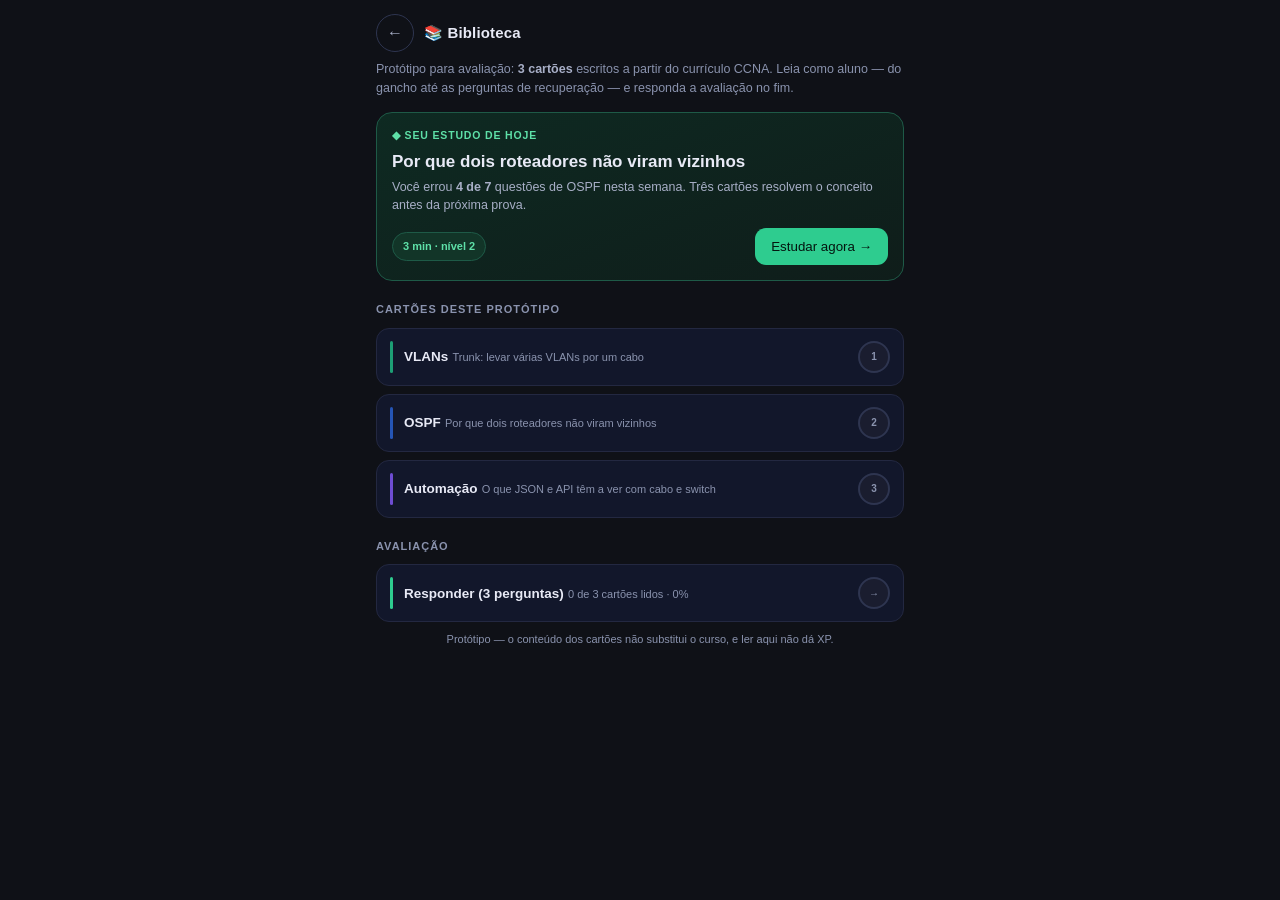
==== docs/biblioteca-demo.html @ bcd56892 "docs: demo navegavel da Biblioteca para avaliacao da turma (3 cartoes, respostas reveláveis, formula" ====
<!DOCTYPE html>
<html lang="pt-BR">
<head>
<meta charset="utf-8">
<meta name="viewport" content="width=device-width, initial-scale=1, viewport-fit=cover">
<title>SubnetLab — Biblioteca (protótipo para avaliação)</title>
<meta name="theme-color" content="#0F1117">
<style>
  :root{
    --bg:#0F1117; --bg2:#12172B; --bg3:#1A1D2F; --border:#232841; --border2:#2E3550;
    --text:#E8EAF6; --text2:#A8AFC7; --text3:#8A93AE;
    --green:#2ECC8F; --green-text:#5EE0A8; --green-bg:#0E2A22; --green-line:#1E5A47;
    --blue-text:#7AB8F5; --blue-bg:#12203A; --blue-line:#24406B;
    --yellow:#F5C842; --mono:ui-monospace,"SF Mono","Cascadia Code",Consolas,monospace;
    --radius:13px;
  }
  *{box-sizing:border-box;margin:0;padding:0;-webkit-tap-highlight-color:transparent}
  body{background:var(--bg);color:var(--text);font:15px/1.5 -apple-system,"Segoe UI",Roboto,sans-serif;min-height:100vh}
  .wrap{max-width:560px;margin:0 auto;padding:0 16px calc(28px + env(safe-area-inset-bottom))}
  .topbar{display:flex;align-items:center;gap:10px;padding:14px 0 6px;position:sticky;top:0;background:var(--bg);z-index:5}
  .topbar h1{font-size:15px;font-weight:800;letter-spacing:.01em}
  .back{width:38px;height:38px;border-radius:50%;border:1px solid var(--border2);background:transparent;color:var(--text2);
        display:grid;place-items:center;font-size:16px;cursor:pointer}
  .back:focus-visible,.btn:focus-visible,.reveal:focus-visible,.opt-row:focus-visible{outline:2px solid #3B82F6;outline-offset:2px}
  .prog{margin-left:auto;font-size:11px;color:var(--text3);font-variant-numeric:tabular-nums}
  .lead{font-size:12.5px;color:var(--text3);line-height:1.5;margin:2px 0 14px}
  .lead b{color:var(--text2)}

  /* recomendação */
  .reco{border:1px solid var(--green-line);background:linear-gradient(160deg,#0E2A22,#0F1D1A);border-radius:16px;padding:15px}
  .kicker{display:flex;align-items:center;gap:7px;font-size:10.5px;font-weight:800;letter-spacing:.08em;
          text-transform:uppercase;color:var(--green-text)}
  .reco h2{font-size:17px;font-weight:700;margin:8px 0 5px;line-height:1.25}
  .reco p{font-size:12.5px;color:var(--text2);line-height:1.5}
  .row{display:flex;align-items:center;justify-content:space-between;gap:10px;margin-top:13px}
  .pill{font-size:11px;font-weight:700;padding:5px 10px;border-radius:20px;background:#123528;color:var(--green-text);
        border:.5px solid var(--green-line)}
  .cta{background:var(--green);color:#04150F;font:800 13px/1 inherit;padding:11px 16px;border:none;border-radius:11px;cursor:pointer}

  .sec{font-size:11px;font-weight:800;letter-spacing:.09em;text-transform:uppercase;color:var(--text3);margin:20px 0 10px}
  .list{display:flex;flex-direction:column;gap:8px}
  .tcard{display:flex;align-items:center;gap:11px;width:100%;text-align:left;background:var(--bg2);
         border:1px solid var(--border);border-radius:var(--radius);padding:12px 13px;color:inherit;font:inherit;cursor:pointer}
  .tcard:hover{border-color:var(--border2)}
  .bar{width:3px;height:32px;border-radius:3px;flex:0 0 auto}
  .info{flex:1;min-width:0}
  .nm{font-size:13.5px;font-weight:700}
  .meta{font-size:11px;color:var(--text3);margin-top:2px}
  .ring{width:32px;height:32px;border-radius:50%;display:grid;place-items:center;font-size:10px;font-weight:800;flex:0 0 auto}

  /* cartão */
  .tag{display:inline-flex;align-items:center;font-size:11px;font-weight:700;letter-spacing:.05em;text-transform:uppercase;
       padding:4px 10px;border-radius:20px;background:#2C1A1422;border:.5px solid #D85A3066;border-left:3px solid #D85A30}
  .ctitle{font-size:23px;font-weight:800;line-height:1.22;margin:12px 0 10px;letter-spacing:-.01em}
  .hook{font-size:14px;line-height:1.5;color:var(--green-text);border-left:2px solid var(--green-line);padding-left:12px;margin-bottom:18px}
  .blk{margin-bottom:16px}
  .lbl{font-size:10.5px;font-weight:800;letter-spacing:.09em;text-transform:uppercase;color:var(--text3);margin-bottom:6px}
  .blk p{font-size:14px;line-height:1.6;color:var(--text2)}
  .blk p b{color:var(--text)}
  .bullets{list-style:none;display:flex;flex-direction:column;gap:8px}
  .bullets li{font-size:13.5px;line-height:1.5;color:var(--text2);padding-left:17px;position:relative}
  .bullets li:before{content:"";position:absolute;left:0;top:8px;width:5px;height:5px;border-radius:50%;background:var(--yellow)}
  .bullets li b{color:var(--text)}
  .cmd{background:#0B0F18;border:1px solid var(--border);border-radius:11px;padding:12px 14px;font-family:var(--mono);
       font-size:12.5px;line-height:1.7;color:#9FE8C4;overflow-x:auto;white-space:pre}
  .cmd .cm{color:#5C6B8A}

  /* recuperação */
  .quiz{background:var(--bg2);border:1px solid var(--border);border-radius:var(--radius);padding:13px 14px;margin-bottom:8px}
  .q{font-size:13.5px;line-height:1.5}
  .q b{color:var(--green-text);font-weight:700;margin-right:4px}
  .reveal{margin-top:9px;font:700 11.5px/1 inherit;color:var(--blue-text);background:var(--blue-bg);
          border:.5px solid var(--blue-line);padding:7px 11px;border-radius:9px;cursor:pointer}
  .a{margin-top:10px;padding-top:9px;border-top:1px dashed var(--border2);font-size:13px;line-height:1.55;color:var(--green-text)}
  .a[hidden]{display:none}

  .footer{display:flex;gap:8px;margin-top:18px}
  .ghost{flex:1;text-align:center;font:700 13px/1 inherit;padding:13px;border-radius:11px;border:1px solid var(--border2);
         background:transparent;color:var(--text2);cursor:pointer}
  .solid{flex:1.3;text-align:center;font:800 13px/1 inherit;padding:13px;border-radius:11px;background:var(--green);
         color:#04150F;border:none;cursor:pointer}
  .note{font-size:11px;line-height:1.45;color:var(--text3);text-align:center;margin-top:10px}

  /* avaliação */
  .field{margin-bottom:14px}
  .field label{display:block;font-size:12.5px;font-weight:700;margin-bottom:6px}
  .opts{display:flex;gap:6px;flex-wrap:wrap}
  .opt-row{flex:1;min-width:88px;padding:10px 8px;border-radius:10px;border:1px solid var(--border2);background:var(--bg2);
           color:var(--text2);font:700 12px/1.2 inherit;cursor:pointer;text-align:center}
  .opt-row[aria-pressed="true"]{background:var(--green-bg);border-color:var(--green-line);color:var(--green-text)}
  textarea{width:100%;min-height:78px;background:var(--bg2);border:1px solid var(--border2);border-radius:10px;
           color:var(--text);font:inherit;font-size:13px;padding:10px;resize:vertical}
  .out{margin-top:14px;background:#0B0F18;border:1px solid var(--border);border-radius:11px;padding:12px;
       font-family:var(--mono);font-size:12px;line-height:1.6;color:#9FE8C4;white-space:pre-wrap}
  .done{font-size:13px;color:var(--text2);line-height:1.6}
  .done b{color:var(--green-text)}
</style>
</head>
<body>
<div class="wrap">
  <div class="topbar">
    <button class="back" id="backBtn" aria-label="Voltar" hidden>←</button>
    <h1 id="title">📚 Biblioteca</h1>
    <span class="prog" id="prog"></span>
  </div>
  <div id="view"></div>
</div>

<script>
'use strict';

/* ────────────────────────────────────────────────────────────────────────────
   Protótipo de avaliação. Nada aqui é conteúdo copiado do curso: os cartões
   foram escritos a partir do currículo CCNA e das 320 questões do simulador.
   Estado em memória + localStorage (só para lembrar o que o colega já leu).
   ──────────────────────────────────────────────────────────────────────────── */

const CARDS = [
  {
    id: 'vlans-trunk', topico: 'VLANs', cor: '#1D9E75', min: 2,
    titulo: 'Trunk: levar várias VLANs por um cabo',
    gancho: 'Sem trunk, cada VLAN precisaria de um cabo até o roteador — um prédio com 12 setores viraria 12 cabos.',
    ideia: 'Um link trunk carrega quadros de várias VLANs ao mesmo tempo e marca cada um com a VLAN de origem. A marcação é o <b>tag 802.1Q</b>, inserido dentro do quadro. Porta de acesso não marca nada: ela já pertence a uma VLAN só. Quem decide se a porta é acesso ou trunk é a configuração, não o cabo.',
    analogia: 'Porta de acesso é carta entregue na mão, um destino só. Trunk é o caminhão da transportadora: várias caixas de destinos diferentes no mesmo veículo, cada uma com etiqueta.',
    prova: [
      '<b>Native VLAN viaja sem tag.</b> Se os dois lados discordam dela, o tráfego cai na VLAN errada e aparece <i>native VLAN mismatch</i> — pegadinha clássica.',
      'Trunk não cria VLAN: a VLAN precisa existir nos dois switches.',
      'Por padrão o trunk permite todas as VLANs; restringir é <b>allowed vlan</b>.'
    ],
    cmd: '<span class="cm">interface Gi0/1</span>\n switchport mode trunk\n switchport trunk native vlan 99\n switchport trunk allowed vlan 10,20,99',
    quiz: [
      { q: 'Por que a native VLAN viaja sem tag — e o que quebra se os dois lados discordarem?',
        a: 'Ela é a VLAN "de casa" do link: o padrão histórico é não marcar. Se os números divergem, o quadro sem tag é lido como outra VLAN — o tráfego vaza para o lugar errado e o switch avisa <i>native VLAN mismatch</i>.' },
      { q: 'O que muda no quadro ao atravessar um trunk, e onde exatamente esse campo entra?',
        a: 'O quadro ganha o tag de 4 bytes do 802.1Q, inserido logo depois do MAC de origem: o campo EtherType passa a 0x8100 e o EtherType original vem depois do tag. O quadro cresce de 1518 para 1522 bytes e o FCS é recalculado.' },
      { q: 'O trunk está de pé, mas a VLAN 30 não passa. Duas causas possíveis?',
        a: '1) a VLAN 30 não existe no switch (banco de VLANs / VTP); 2) a lista permitida do trunk não inclui a 30 — ou inclui em um lado só. Vale conferir também poda (pruning) e se a porta do outro lado está em access.' }
    ]
  },
  {
    id: 'ospf-adjacencia', topico: 'OSPF', cor: '#2555B6', min: 3,
    titulo: 'Por que dois roteadores não viram vizinhos',
    gancho: 'A maioria dos problemas de OSPF não é rota errada — é vizinhança que nunca subiu.',
    ideia: 'Dois roteadores só formam adjacência se concordarem em quase tudo: mesma <b>área</b>, mesma <b>sub-rede e máscara</b>, mesmos <b>timers</b> (hello 10 s / dead 40 s em Ethernet), mesma <b>autenticação</b> e mesma <b>MTU</b>. Divergiu um item, a sessão fica presa — e o estado travado entrega o motivo. Em rede broadcast ainda existem <b>DR e BDR</b>, eleitos pela maior prioridade e, no empate, pelo maior Router ID. Não há reeleição: um DR novo só aparece se o atual cair.',
    analogia: 'É uma reunião que só começa com todo mundo de acordo sobre horário, idioma e pauta. Se um chega falando outra língua, a reunião não começa — e ninguém entra na sala.',
    prova: [
      'Dois roteadores que não são DR nem BDR ficam em <b>2WAY</b> — e isso é normal, não é falha.',
      'Preso em <b>EXSTART/EXCHANGE</b>? Quase sempre <b>MTU diferente</b> entre as interfaces.',
      'Hello de um lado 10 s e do outro 30 s: nunca sai do INIT/DOWN.'
    ],
    cmd: '<span class="cm">show ip ospf neighbor</span>\n<span class="cm">show ip ospf interface Gi0/1</span>\nRouter ID: 2.2.2.2   Area 0\nHello 10, Dead 40, MTU 1500',
    quiz: [
      { q: 'Liste quatro coisas que precisam bater para a adjacência subir.',
        a: 'Área, sub-rede/máscara da interface, timers (hello/dead) e autenticação. A quinta, que muita gente esquece: MTU — diferente, a sessão para em EXSTART.' },
      { q: 'A sessão está em EXSTART há minutos. Qual é a primeira suspeita?',
        a: 'MTU diferente entre as duas interfaces. O roteador com MTU menor descarta o DBD maior e a troca nunca avança — confirme com "show ip ospf interface" e "show interface".' },
      { q: 'Por que dois roteadores que não são DR nem BDR não passam de 2WAY?',
        a: 'Em rede broadcast só DR e BDR formam adjacência plena com todo mundo. Dois DROTHERs só trocam hellos: é o estado 2WAY, que significa "nos vimos", não "somos vizinhos".' }
    ]
  },
  {
    id: 'auto-api-json', topico: 'Automação', cor: '#6E4DD3', min: 3,
    titulo: 'O que JSON e API têm a ver com cabo e switch',
    gancho: 'Configurar 50 switches à mão é 50 chances de errar a mesma linha — automação existe para isso.',
    ideia: 'Em vez de digitar comando em cada equipamento, um <b>controlador</b> conversa com todos eles. A conversa tem duas direções: <b>northbound</b> é a API que o seu programa usa para pedir ("aplicar esta política"), <b>southbound</b> é como o controlador fala com o equipamento (CLI, SNMP, NETCONF). Os dados viajam em <b>JSON</b> (chaves aninhadas) ou <b>YAML</b> (indentação, mais legível). API <b>REST</b> usa os verbos HTTP: GET lê, POST cria, PUT/PATCH atualiza, DELETE remove.',
    analogia: 'O controlador é o gerente que recebe o pedido em português (northbound) e distribui a tarefa para cada funcionário no idioma que ele entende (southbound). Você fala uma vez; ele repete 50 vezes sem errar.',
    prova: [
      '<b>Northbound = aplicações; southbound = dispositivos.</b> Trocar os dois é o erro mais comum.',
      '<b>Ansible é sem agente</b> (SSH + playbook YAML); <b>Puppet e Chef usam agente</b>.',
      'JSON exige chaves e aspas; YAML vive de <b>indentação</b> — um espaço errado quebra o arquivo.'
    ],
    cmd: '{\n  "interface": "Gi0/1",\n  "description": "UPLINK",\n  "enabled": true\n}\n\ninterface: Gi0/1\ndescription: UPLINK\nenabled: true',
    quiz: [
      { q: 'Qual API o seu script chama, e qual o controlador usa para falar com o switch?',
        a: 'O script chama a API northbound (REST, normalmente JSON). O controlador fala com o equipamento pela southbound (NETCONF, SNMP ou CLI).' },
      { q: 'Qual verbo HTTP você usaria para corrigir um campo já existente?',
        a: 'PATCH, quando quer mudar só aquele campo. PUT troca o recurso inteiro — funciona, mas exige mandar tudo de novo. GET lê, POST cria, DELETE remove.' },
      { q: 'Por que "Ansible precisa instalar agente no switch" é falso?',
        a: 'Ansible é agente-less: conecta por SSH (ou WinRM) e executa módulos temporários. Puppet e Chef é que rodam agente no equipamento.' }
    ]
  }
];

const KEY_READ = 'bib_demo_lidos';
const KEY_AVAL = 'bib_demo_avaliacao';

const lidos = () => { try { return JSON.parse(localStorage.getItem(KEY_READ) || '[]'); } catch { return []; } };
const marcarLido = id => { const s = new Set(lidos()); s.add(id); localStorage.setItem(KEY_READ, JSON.stringify([...s])); };

let screen = 'lib';   // lib | card | aval
let atual = 0;

const $ = sel => document.querySelector(sel);
const view = $('#view'), title = $('#title'), prog = $('#prog'), back = $('#backBtn');

/* ── TELA: BIBLIOTECA ─────────────────────────────────────────────────────── */
function renderLib() {
  screen = 'lib';
  title.textContent = '📚 Biblioteca';
  prog.textContent = '';
  back.hidden = true;

  const l = lidos();
  const pct = Math.round(l.length / CARDS.length * 100);

  view.innerHTML = `
    <p class="lead">Protótipo para avaliação: <b>3 cartões</b> escritos a partir do currículo CCNA.
       Leia como aluno — do gancho até as perguntas de recuperação — e responda a avaliação no fim.</p>

    <div class="reco">
      <div class="kicker">◆ Seu estudo de hoje</div>
      <h2>${CARDS[1].titulo}</h2>
      <p>Você errou <b>4 de 7</b> questões de OSPF nesta semana. Três cartões resolvem o conceito antes da próxima prova.</p>
      <div class="row">
        <span class="pill">${CARDS[1].min} min · nível 2</span>
        <button class="cta" id="estudar">Estudar agora →</button>
      </div>
    </div>

    <div class="sec">Cartões deste protótipo</div>
    <div class="list" id="lista">
      ${CARDS.map((c, i) => `
        <button class="tcard" data-i="${i}">
          <span class="bar" style="background:${c.cor}"></span>
          <span class="info">
            <span class="nm">${c.topico}</span>
            <span class="meta">${c.titulo}</span>
          </span>
          <span class="ring" style="background:${l.includes(c.id) ? 'var(--green-bg)' : 'var(--bg3)'};
                color:${l.includes(c.id) ? 'var(--green-text)' : 'var(--text3)'};
                border:2px solid ${l.includes(c.id) ? 'var(--green-line)' : 'var(--border2)'}">
            ${l.includes(c.id) ? '✓' : (i + 1)}
          </span>
        </button>`).join('')}
    </div>

    <div class="sec">Avaliação</div>
    <div class="list">
      <button class="tcard" id="irAval">
        <span class="bar" style="background:var(--green)"></span>
        <span class="info"><span class="nm">Responder (3 perguntas)</span>
        <span class="meta">${l.length} de ${CARDS.length} cartões lidos · ${pct}%</span></span>
        <span class="ring" style="background:var(--bg3);color:var(--text3);border:2px solid var(--border2)">→</span>
      </button>
    </div>
    <p class="note">Protótipo — o conteúdo dos cartões não substitui o curso, e ler aqui não dá XP.</p>`;

  view.querySelectorAll('.tcard[data-i]').forEach(b =>
    b.addEventListener('click', () => abrirCard(Number(b.dataset.i))));
  $('#estudar').addEventListener('click', () => abrirCard(1));
  $('#irAval').addEventListener('click', renderAval);
}

/* ── TELA: CARTÃO ─────────────────────────────────────────────────────────── */
function abrirCard(i) {
  atual = i;
  renderCard();
  window.scrollTo({ top: 0, behavior: 'instant' });
}

function renderCard() {
  screen = 'card';
  const c = CARDS[atual];
  title.textContent = 'Cartão · ' + c.topico;
  prog.textContent = `${atual + 1} de ${CARDS.length}`;
  back.hidden = false;

  view.innerHTML = `
    <span class="tag" style="border-left-color:${c.cor};border-color:${c.cor}66">${c.topico}</span>
    <h2 class="ctitle">${c.titulo}</h2>
    <div class="hook">${c.gancho}</div>

    <div class="blk"><div class="lbl">A ideia central</div><p>${c.ideia}</p></div>
    <div class="blk"><div class="lbl">A analogia</div><p>${c.analogia}</p></div>
    <div class="blk"><div class="lbl">Onde a prova cobra</div>
      <ul class="bullets">${c.prova.map(p => `<li>${p}</li>`).join('')}</ul>
    </div>
    <div class="blk"><div class="lbl">No equipamento / nos dados</div>
      <div class="cmd">${c.cmd}</div>
    </div>

    <div class="sec">Fixou? Responda de cabeça</div>
    ${c.quiz.map((q, k) => `
      <div class="quiz">
        <div class="q"><b>${k + 1}.</b>${q.q}</div>
        <button class="reveal" data-k="${k}" aria-expanded="false" aria-controls="a${k}">ver resposta</button>
        <div class="a" id="a${k}" hidden>${q.a}</div>
      </div>`).join('')}

    <div class="footer">
      <button class="ghost" id="voltar">← Biblioteca</button>
      <button class="solid" id="proximo">${atual + 1 < CARDS.length ? 'Li este cartão ✓ · próximo' : 'Li este cartão ✓ · avaliar'}</button>
    </div>
    <p class="note">Ler não dá XP — leitura não é desempenho. O selo de Biblioteca é separado do ranking.</p>`;

  view.querySelectorAll('.reveal').forEach(b => b.addEventListener('click', () => {
    const alvo = $('#a' + b.dataset.k);
    const aberto = !alvo.hidden;
    alvo.hidden = aberto;
    b.setAttribute('aria-expanded', String(!aberto));
    b.textContent = aberto ? 'ver resposta' : 'esconder resposta';
  }));

  $('#voltar').addEventListener('click', renderLib);
  $('#proximo').addEventListener('click', () => {
    marcarLido(c.id);
    if (atual + 1 < CARDS.length) abrirCard(atual + 1); else renderAval();
  });
}

/* ── TELA: AVALIAÇÃO ──────────────────────────────────────────────────────── */
const PERGUNTAS = [
  { id: 'tempo',    t: 'Deu para ler cada cartão em até 90 segundos?', opts: ['Sim, tranquilo', 'Quase', 'Não, é longo'] },
  { id: 'recall',   t: 'Respondeu as 3 perguntas de recuperação sem voltar ao texto?', opts: ['Sim', 'Em parte', 'Não'] },
  { id: 'tom',      t: 'O texto parece explicação de alguém, ou material de curso?', opts: ['De alguém', 'Meio a meio', 'De curso'] },
  { id: 'util',     t: 'Isso te ajudaria a estudar antes da prova?', opts: ['Muito', 'Um pouco', 'Não'] },
  { id: 'prefere',  t: 'Preferiria isto a reler o material do curso?', opts: ['Sim', 'Tanto faz', 'Não'] }
];

function renderAval() {
  screen = 'aval';
  title.textContent = 'Avaliação';
  prog.textContent = '';
  back.hidden = false;

  const salvo = (() => { try { return JSON.parse(localStorage.getItem(KEY_AVAL) || '{}'); } catch { return {}; } })();

  view.innerHTML = `
    <p class="lead">Cinco perguntas rápidas. No fim, você copia o resumo e manda para o Caique.</p>
    ${PERGUNTAS.map(p => `
      <div class="field" data-id="${p.id}">
        <label>${p.t}</label>
        <div class="opts">
          ${p.opts.map(o => `<button class="opt-row" data-id="${p.id}" data-v="${o}"
            aria-pressed="${salvo[p.id] === o}">${o}</button>`).join('')}
        </div>
      </div>`).join('')}

    <div class="field">
      <label for="obs">Comentário (opcional)</label>
      <textarea id="obs" placeholder="O que ficou confuso? O que faltou?">${salvo.obs || ''}</textarea>
    </div>

    <div class="footer">
      <button class="ghost" id="voltarLib">← Biblioteca</button>
      <button class="solid" id="gerar">Gerar resumo</button>
    </div>
    <div id="saida"></div>`;

  let respostas = {};
  PERGUNTAS.forEach(p => { if (salvo[p.id]) respostas[p.id] = salvo[p.id]; });

  view.querySelectorAll('.opt-row').forEach(b => b.addEventListener('click', () => {
    const grupo = b.closest('.field');
    grupo.querySelectorAll('.opt-row').forEach(x => x.setAttribute('aria-pressed', 'false'));
    b.setAttribute('aria-pressed', 'true');
    respostas[b.dataset.id] = b.dataset.v;
  }));

  $('#voltarLib').addEventListener('click', renderLib);
  $('#gerar').addEventListener('click', () => {
    const obs = $('#obs').value.trim();
    localStorage.setItem(KEY_AVAL, JSON.stringify({ ...respostas, obs }));

    const faltando = PERGUNTAS.filter(p => !respostas[p.id]);
    if (faltando.length) {
      $('#saida').innerHTML = `<div class="out">Faltam ${faltando.length} pergunta(s) para responder.</div>`;
      return;
    }

    const linhas = PERGUNTAS.map(p => `• ${p.t}\n  → ${respostas[p.id]}`).join('\n');
    const txt = `Avaliação — Biblioteca SubnetLab (protótipo)\n`
      + `Cartões lidos: ${lidos().length}/${CARDS.length}\n\n${linhas}`
      + (obs ? `\n\nComentário: ${obs}` : '');

    $('#saida').innerHTML = `
      <div class="out" id="txtResumo">${txt.replace(/</g, '&lt;')}</div>
      <div class="footer">
        <button class="ghost" id="copiar">Copiar resumo</button>
        <button class="solid" id="zap">Enviar no WhatsApp</button>
      </div>
      <p class="note" id="aviso"></p>`;

    const aviso = $('#aviso');
    $('#copiar').addEventListener('click', async () => {
      try { await navigator.clipboard.writeText(txt); aviso.textContent = 'Resumo copiado — cole no chat do Caique.'; }
      catch { aviso.textContent = 'Não deu para copiar automaticamente: selecione o texto acima.'; }
    });
    $('#zap').addEventListener('click', () => {
      window.open('https://wa.me/?text=' + encodeURIComponent(txt), '_blank');
    });
  });
}

/* ── navegação ────────────────────────────────────────────────────────────── */
back.addEventListener('click', () => (screen === 'card' ? renderLib() : renderLib()));

/* Hash simples para o colega poder mandar o link direto de um cartão */
function rota() {
  const h = location.hash.replace('#', '');
  const i = CARDS.findIndex(c => c.id === h);
  if (i >= 0) abrirCard(i); else renderLib();
}
window.addEventListener('hashchange', rota);
rota();
</script>
</body>
</html>
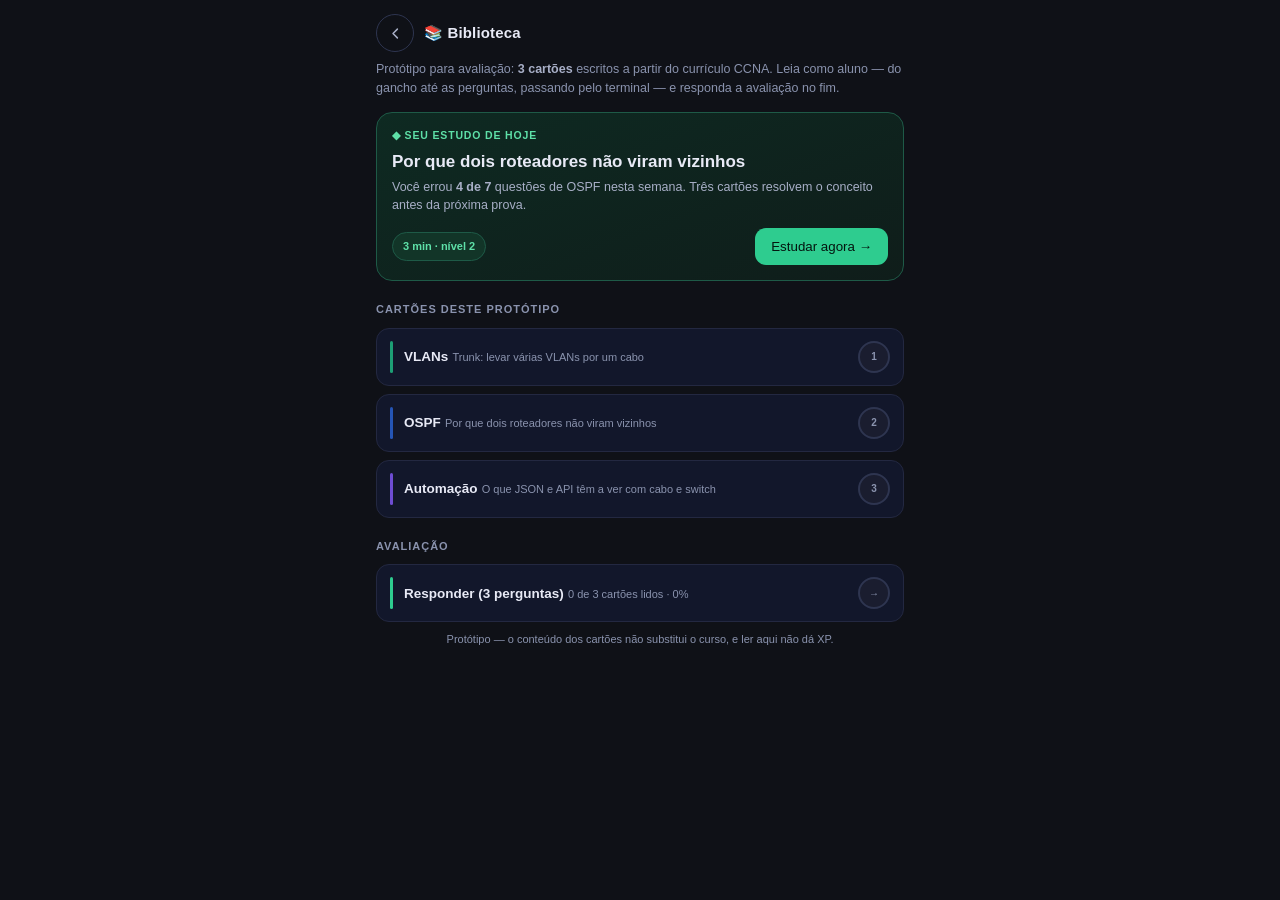
==== commit 321c2f3a: "fix(demo): seta em SVG centralizada, comandos explicados linha a linha (prompt por modo) e desafio d" ====
--- a/docs/biblioteca-demo.html
+++ b/docs/biblioteca-demo.html
@@ -19,9 +19,15 @@
   .wrap{max-width:560px;margin:0 auto;padding:0 16px calc(28px + env(safe-area-inset-bottom))}
   .topbar{display:flex;align-items:center;gap:10px;padding:14px 0 6px;position:sticky;top:0;background:var(--bg);z-index:5}
   .topbar h1{font-size:15px;font-weight:800;letter-spacing:.01em}
-  .back{width:38px;height:38px;border-radius:50%;border:1px solid var(--border2);background:transparent;color:var(--text2);
-        display:grid;place-items:center;font-size:16px;cursor:pointer}
-  .back:focus-visible,.btn:focus-visible,.reveal:focus-visible,.opt-row:focus-visible{outline:2px solid #3B82F6;outline-offset:2px}
+  /* Seta desenhada em SVG: o caractere "←" não centraliza opticamente no círculo
+     (o glyph tem baseline própria e ficava ~2px acima do centro). */
+  .back{width:38px;height:38px;border-radius:50%;border:1px solid var(--border2);background:transparent;
+        color:var(--text2);display:grid;place-items:center;cursor:pointer;padding:0;line-height:0}
+  .back svg{width:15px;height:15px;display:block}
+  .back:hover{color:var(--text);border-color:var(--border)}
+  .back:focus-visible,.btn:focus-visible,.reveal:focus-visible,.opt-row:focus-visible,
+  .cta:focus-visible,.ghost:focus-visible,.solid:focus-visible,.chal textarea:focus-visible,
+  textarea:focus-visible{outline:2px solid #3B82F6;outline-offset:2px}
   .prog{margin-left:auto;font-size:11px;color:var(--text3);font-variant-numeric:tabular-nums}
   .lead{font-size:12.5px;color:var(--text3);line-height:1.5;margin:2px 0 14px}
   .lead b{color:var(--text2)}
@@ -64,6 +70,40 @@
   .cmd{background:#0B0F18;border:1px solid var(--border);border-radius:11px;padding:12px 14px;font-family:var(--mono);
        font-size:12.5px;line-height:1.7;color:#9FE8C4;overflow-x:auto;white-space:pre}
   .cmd .cm{color:#5C6B8A}
+
+  /* bloco de comandos: prompt + comando + para que serve */
+  .term{background:#0B0F18;border:1px solid var(--border);border-radius:11px;padding:4px 12px}
+  .cline{display:flex;flex-wrap:wrap;align-items:baseline;gap:3px 10px;padding:8px 0}
+  .cline + .cline{border-top:1px solid #141A2B}
+  /* #5C6B8A dava 3,4:1 no fundo do terminal; #94A0B8 fica discreto e passa em 4.5:1 */
+  .cprompt{font-family:var(--mono);font-size:11.5px;color:#94A0B8;white-space:nowrap}
+  .ccmd{font-family:var(--mono);font-size:12.5px;color:#9FE8C4;flex:1;min-width:0;word-break:break-word}
+  .cnota{flex-basis:100%;font-size:11px;line-height:1.45;color:#8A93AE;padding-left:1px}
+  @media (min-width:470px){
+    .cnota{flex-basis:auto;max-width:46%;text-align:right;padding-left:0}
+  }
+  .term-cap{font-size:11px;line-height:1.45;color:var(--text3);margin-top:8px}
+
+  /* desafio: o aluno digita o comando */
+  .chal{background:var(--bg2);border:1px solid var(--border);border-radius:var(--radius);padding:13px 14px}
+  .chal-goal{font-size:13px;line-height:1.55;color:var(--text2)}
+  .chal-goal b{color:var(--text)}
+  .chal textarea{margin-top:10px;width:100%;min-height:92px;background:#0B0F18;border:1px solid var(--border2);
+    border-radius:10px;color:#9FE8C4;font-family:var(--mono);font-size:12.5px;line-height:1.65;
+    padding:10px 11px;resize:vertical}
+  .chal textarea::placeholder{color:#4E5875}
+  .chal-actions{display:flex;gap:7px;margin-top:9px;flex-wrap:wrap}
+  .btn{font:700 11.5px/1 inherit;padding:9px 12px;border-radius:9px;cursor:pointer;
+       border:.5px solid var(--border2);background:var(--bg3);color:var(--text2)}
+  .btn-pri{background:var(--green);color:#04150F;border:none;font-weight:800}
+  .btn-help{background:var(--blue-bg);color:var(--blue-text);border-color:var(--blue-line)}
+  .fb{margin-top:10px;display:flex;flex-direction:column;gap:5px;font-size:12.5px;line-height:1.5}
+  .fb[hidden],.hint[hidden]{display:none}
+  .fb-item{display:flex;gap:7px;align-items:flex-start}
+  .fb-ok{color:var(--green-text)}
+  .fb-no{color:#F08080}
+  .hint{margin-top:9px;font-size:12px;line-height:1.5;color:var(--blue-text);background:var(--blue-bg);
+        border:.5px solid var(--blue-line);border-radius:9px;padding:9px 11px}
 
   /* recuperação */
   .quiz{background:var(--bg2);border:1px solid var(--border);border-radius:var(--radius);padding:13px 14px;margin-bottom:8px}
@@ -99,7 +139,10 @@
 <body>
 <div class="wrap">
   <div class="topbar">
-    <button class="back" id="backBtn" aria-label="Voltar" hidden>←</button>
+    <button class="back" id="backBtn" aria-label="Voltar para a biblioteca" hidden>
+      <svg viewBox="0 0 24 24" fill="none" stroke="currentColor" stroke-width="2.4"
+           stroke-linecap="round" stroke-linejoin="round" aria-hidden="true"><path d="M15 5l-7 7 7 7"/></svg>
+    </button>
     <h1 id="title">📚 Biblioteca</h1>
     <span class="prog" id="prog"></span>
   </div>
@@ -127,7 +170,28 @@
       'Trunk não cria VLAN: a VLAN precisa existir nos dois switches.',
       'Por padrão o trunk permite todas as VLANs; restringir é <b>allowed vlan</b>.'
     ],
-    cmd: '<span class="cm">interface Gi0/1</span>\n switchport mode trunk\n switchport trunk native vlan 99\n switchport trunk allowed vlan 10,20,99',
+    term: {
+      capa: 'Repare no prompt: `switchport` só é aceito depois de entrar na interface (Switch(config-if)#).',
+      linhas: [
+        { p: 'Switch#',            c: 'configure terminal',                     n: 'entra no modo de configuração — o prompt vira Switch(config)#' },
+        { p: 'Switch(config)#',    c: 'interface Gi0/1',                        n: 'escolhe a porta que liga este switch ao outro' },
+        { p: 'Switch(config-if)#', c: 'switchport mode trunk',                  n: 'a porta passa a levar várias VLANs no mesmo link' },
+        { p: 'Switch(config-if)#', c: 'switchport trunk native vlan 99',        n: 'a VLAN 99 será a única que viaja sem etiqueta' },
+        { p: 'Switch(config-if)#', c: 'switchport trunk allowed vlan 10,20,99', n: 'só estas VLANs atravessam; o resto é descartado' }
+      ]
+    },
+    desafio: {
+      meta: 'Configure a porta <b>Gi0/1</b> como trunk, com a <b>VLAN 99</b> como native e permitindo apenas as VLANs <b>10, 20 e 99</b>.',
+      dica: 'Cinco linhas: entrar em modo de configuração, entrar na interface e três comandos `switchport`. Abreviações valem (`int`, `sw mo tr`), como no equipamento de verdade.',
+      resposta: 'configure terminal\ninterface Gi0/1\nswitchport mode trunk\nswitchport trunk native vlan 99\nswitchport trunk allowed vlan 10,20,99',
+      exige: [
+        { id: 'conf',    txt: 'entrar no modo de configuração (configure terminal)', re: /^(conf(igure)?(\s+t(erminal)?)?)$/i },
+        { id: 'int',     txt: 'entrar na interface Gi0/1', re: /^int(erface)?\s+gi(gabitethernet)?\s*0\/1$/i },
+        { id: 'trunk',   txt: 'colocar a porta em modo trunk', re: /^sw(itchport)?\s+(mo(de)?\s+)?tr(un(k)?)?$/i, dentro: 'int' },
+        { id: 'native',  txt: 'definir a VLAN 99 como native', re: /^sw(itchport)?\s+tr(un(k)?)?\s+nat(ive)?\s+vl?an\s+99$/i, dentro: 'int' },
+        { id: 'allowed', txt: 'permitir as VLANs 10, 20 e 99', re: /^sw(itchport)?\s+tr(un(k)?)?\s+all(owed)?\s+vl?an\s+[\d,\s]+$/i, dentro: 'int', extra: 'vlans' }
+      ]
+    },
     quiz: [
       { q: 'Por que a native VLAN viaja sem tag — e o que quebra se os dois lados discordarem?',
         a: 'Ela é a VLAN "de casa" do link: o padrão histórico é não marcar. Se os números divergem, o quadro sem tag é lido como outra VLAN — o tráfego vaza para o lugar errado e o switch avisa <i>native VLAN mismatch</i>.' },
@@ -148,7 +212,23 @@
       'Preso em <b>EXSTART/EXCHANGE</b>? Quase sempre <b>MTU diferente</b> entre as interfaces.',
       'Hello de um lado 10 s e do outro 30 s: nunca sai do INIT/DOWN.'
     ],
-    cmd: '<span class="cm">show ip ospf neighbor</span>\n<span class="cm">show ip ospf interface Gi0/1</span>\nRouter ID: 2.2.2.2   Area 0\nHello 10, Dead 40, MTU 1500',
+    term: {
+      capa: 'São comandos de leitura: não mudam configuração nenhuma — só mostram o que o protocolo está fazendo.',
+      linhas: [
+        { p: 'R1#', c: 'show ip ospf neighbor',        n: 'lista os vizinhos e o estado de cada um: FULL, 2WAY, EXSTART…' },
+        { p: 'R1#', c: 'show ip ospf interface Gi0/1', n: 'mostra área, hello/dead, tipo de rede e MTU daquela interface' },
+        { p: 'R1#', c: 'show ip ospf',                 n: 'Router ID, quantas áreas e há quanto tempo o processo roda' }
+      ]
+    },
+    desafio: {
+      meta: 'A adjacência com o vizinho não sobe. Digite os <b>dois comandos de leitura</b>: um mostra o estado dos vizinhos, o outro os parâmetros da interface <b>Gi0/1</b> (hello/dead e MTU).',
+      dica: 'Nenhum dos dois altera nada — são `show`. Um olha os vizinhos, o outro olha a interface. Abreviações aceitas: `sh ip os ne` e `sh ip os int gi0/1`.',
+      resposta: 'show ip ospf neighbor\nshow ip ospf interface Gi0/1',
+      exige: [
+        { id: 'viz',  txt: 'mostrar os vizinhos (show ip ospf neighbor)', re: /^sh(ow)?\s+ip\s+os(pf)?\s+ne(i(ghbors?)?)?$/i },
+        { id: 'intf', txt: 'mostrar os parâmetros da interface (show ip ospf interface Gi0/1)', re: /^sh(ow)?\s+ip\s+os(pf)?\s+int(erface)?\s+gi(gabitethernet)?\s*0\/1$/i }
+      ]
+    },
     quiz: [
       { q: 'Liste quatro coisas que precisam bater para a adjacência subir.',
         a: 'Área, sub-rede/máscara da interface, timers (hello/dead) e autenticação. A quinta, que muita gente esquece: MTU — diferente, a sessão para em EXSTART.' },
@@ -169,7 +249,29 @@
       '<b>Ansible é sem agente</b> (SSH + playbook YAML); <b>Puppet e Chef usam agente</b>.',
       'JSON exige chaves e aspas; YAML vive de <b>indentação</b> — um espaço errado quebra o arquivo.'
     ],
-    cmd: '{\n  "interface": "Gi0/1",\n  "description": "UPLINK",\n  "enabled": true\n}\n\ninterface: Gi0/1\ndescription: UPLINK\nenabled: true',
+    term: {
+      capa: 'O mesmo pedido em JSON (o que a API recebe) e em YAML (o que o humano lê melhor).',
+      linhas: [
+        { p: 'JSON', c: '{ "interface": "Gi0/1",',    n: 'chave e valor entre aspas, separados por dois-pontos' },
+        { p: '',     c: '  "description": "UPLINK",', n: 'vírgula entre os campos — o último não tem' },
+        { p: '',     c: '  "enabled": true }',        n: 'verdadeiro/falso vai sem aspas' },
+        { p: 'YAML', c: 'interface: Gi0/1',           n: 'a mesma informação, sem chaves e sem aspas' },
+        { p: '',     c: 'description: UPLINK',        n: 'dois espaços de indentação marcam o aninhamento' },
+        { p: '',     c: 'enabled: true',              n: 'um espaço errado e o arquivo inteiro quebra' }
+      ]
+    },
+    desafio: {
+      tipo: 'json',
+      meta: 'Escreva em <b>JSON</b> a configuração da interface <b>Gi0/1</b>: descrição <b>UPLINK</b> e habilitada.',
+      dica: 'Três campos: interface, description e enabled. Chaves e textos entre aspas duplas, `true` sem aspas, vírgula entre os campos e nada depois do último.',
+      resposta: '{ "interface": "Gi0/1", "description": "UPLINK", "enabled": true }',
+      exige: [
+        { tipo: 'parse', txt: 'o texto é um JSON válido' },
+        { tipo: 'campo', txt: 'o campo interface vale "Gi0/1"', chave: 'interface', valor: 'Gi0/1' },
+        { tipo: 'campo', txt: 'o campo description vale "UPLINK"', chave: 'description', valor: 'UPLINK' },
+        { tipo: 'campo', txt: 'o campo enabled é booleano true', chave: 'enabled', valor: true, booleano: true }
+      ]
+    },
     quiz: [
       { q: 'Qual API o seu script chama, e qual o controlador usa para falar com o switch?',
         a: 'O script chama a API northbound (REST, normalmente JSON). O controlador fala com o equipamento pela southbound (NETCONF, SNMP ou CLI).' },
@@ -205,7 +307,7 @@
 
   view.innerHTML = `
     <p class="lead">Protótipo para avaliação: <b>3 cartões</b> escritos a partir do currículo CCNA.
-       Leia como aluno — do gancho até as perguntas de recuperação — e responda a avaliação no fim.</p>
+       Leia como aluno — do gancho até as perguntas, passando pelo terminal — e responda a avaliação no fim.</p>
 
     <div class="reco">
       <div class="kicker">◆ Seu estudo de hoje</div>
@@ -258,6 +360,93 @@
   window.scrollTo({ top: 0, behavior: 'instant' });
 }
 
+function termHTML(t) {
+  return `<div class="term">
+      ${t.linhas.map(l => `<div class="cline">
+        <span class="cprompt">${l.p}</span><span class="ccmd">${l.c}</span>
+        <span class="cnota">${l.n}</span>
+      </div>`).join('')}
+    </div>
+    <p class="term-cap">${t.capa}</p>`;
+}
+
+// Aceita o que o aluno digita do jeito que o equipamento aceita: minúsculas,
+// abreviação, prompt colado, comentário com "!" ou "#" no fim da linha.
+function normalizarComandos(txt) {
+  return (txt || '')
+    .split('\n')
+    .map(l => l.trim().replace(/\s+/g, ' '))
+    .filter(l => l && !l.startsWith('!'))
+    .map(l => l.replace(/^(switch|r\d|router|sw)(\([^)]*\))?\s*[>#]\s*/i, ''))
+    .map(l => l.replace(/\s+#.*$/, ''));
+}
+
+function conferirDesafio(c, cobrar) {
+  const entrada = $('#entrada').value;
+  const fb = $('#fb');
+  const itens = [];
+
+  if (!entrada.trim()) {
+    fb.hidden = false;
+    fb.innerHTML = '<div class="fb-item fb-no"><span>✗</span><span>Digite os comandos (ou o JSON) e clique em Conferir.</span></div>';
+    return;
+  }
+
+  if (c.desafio.tipo === 'json') {
+    let obj = null;
+    try { obj = JSON.parse(entrada); }
+    catch (e) {
+      fb.hidden = false;
+      fb.innerHTML = `<div class="fb-item fb-no"><span>✗</span><span>JSON inválido: ${String(e.message).replace(/</g, '&lt;')}</span></div>`;
+      return;
+    }
+    c.desafio.exige.forEach(r => {
+      if (r.tipo === 'parse') { itens.push([true, r.txt]); return; }
+      const v = obj[r.chave];
+      const ok = r.booleano ? v === true
+        : (typeof v === 'string' && v.trim().toLowerCase() === String(r.valor).toLowerCase());
+      itens.push([ok, ok ? r.txt : `${r.txt} — no seu JSON está ${JSON.stringify(v) ?? 'ausente'}`]);
+    });
+  } else {
+    const linhas = normalizarComandos(entrada);
+    const usados = new Set();
+    c.desafio.exige.forEach(r => {
+      const idx = linhas.findIndex((l, i) => !usados.has(i) && r.re.test(l));
+      if (idx < 0) { itens.push([false, `falta ${r.txt}`]); return; }
+
+      if (r.dentro) {
+        // A linha "de contexto" (interface) já foi consumida do `usados`, então a
+        // busca aqui é independente — só para comparar posição.
+        const base = c.desafio.exige.find(x => x.id === r.dentro);
+        const iBase = linhas.findIndex(l => base.re.test(l));
+        if (iBase < 0 || idx <= iBase) {
+          itens.push([false, `${r.txt} — precisa estar dentro da interface (prompt Switch(config-if)#)`]);
+          usados.add(idx); return;
+        }
+      }
+      if (r.extra === 'vlans') {
+        const nums = (linhas[idx].match(/\d+/g) || []).map(Number).sort((a, b) => a - b);
+        if (nums.join(',') !== '10,20,99') {
+          itens.push([false, `${r.txt} — você listou ${nums.join(',') || 'nenhuma'}`]);
+          usados.add(idx); return;
+        }
+      }
+      usados.add(idx);
+      itens.push([true, r.txt]);
+    });
+  }
+
+  const erros = itens.filter(([ok]) => !ok).length;
+  fb.hidden = false;
+  fb.innerHTML = itens.map(([ok, txt]) =>
+    `<div class="fb-item"><span class="${ok ? 'fb-ok' : 'fb-no'}">${ok ? '✓' : '✗'}</span><span>${txt}</span></div>`
+  ).join('')
+  + (erros === 0 && cobrar
+      ? '<div class="fb-item fb-ok"><span>✓</span><span>Está certo — é o que o equipamento espera.</span></div>'
+      : '')
+  + (!cobrar ? '<div class="fb-item"><span style="color:var(--text3)">i</span><span style="color:var(--text3)">Resposta esperada preenchida para você.</span></div>' : '');
+}
+
 function renderCard() {
   screen = 'card';
   const c = CARDS[atual];
@@ -275,8 +464,24 @@
     <div class="blk"><div class="lbl">Onde a prova cobra</div>
       <ul class="bullets">${c.prova.map(p => `<li>${p}</li>`).join('')}</ul>
     </div>
-    <div class="blk"><div class="lbl">No equipamento / nos dados</div>
-      <div class="cmd">${c.cmd}</div>
+    <div class="blk"><div class="lbl">No equipamento — e o que cada linha faz</div>
+      ${termHTML(c.term)}
+    </div>
+
+    <div class="blk"><div class="lbl">Agora você</div>
+      <div class="chal">
+        <div class="chal-goal">${c.desafio.meta}</div>
+        <textarea id="entrada" spellcheck="false" autocapitalize="off" autocorrect="off"
+          aria-label="Digite os comandos do desafio"
+          placeholder="${c.desafio.tipo === 'json' ? '{ &quot;interface&quot;: ... }' : 'Switch# ...'}"></textarea>
+        <div class="chal-actions">
+          <button class="btn btn-pri" id="conferir">Conferir</button>
+          <button class="btn btn-help" id="dicaBtn" aria-expanded="false" aria-controls="dica">Ver dica</button>
+          <button class="btn" id="respBtn">Ver resposta</button>
+        </div>
+        <div class="hint" id="dica" hidden>${c.desafio.dica}</div>
+        <div class="fb" id="fb" hidden></div>
+      </div>
     </div>
 
     <div class="sec">Fixou? Responda de cabeça</div>
@@ -301,6 +506,20 @@
     b.textContent = aberto ? 'ver resposta' : 'esconder resposta';
   }));
 
+  $('#dicaBtn').addEventListener('click', () => {
+    const d = $('#dica');
+    d.hidden = !d.hidden;
+    $('#dicaBtn').setAttribute('aria-expanded', String(!d.hidden));
+    $('#dicaBtn').textContent = d.hidden ? 'Ver dica' : 'Esconder dica';
+  });
+
+  $('#respBtn').addEventListener('click', () => {
+    $('#entrada').value = c.desafio.resposta;
+    conferirDesafio(c, false);
+  });
+
+  $('#conferir').addEventListener('click', () => conferirDesafio(c, true));
+
   $('#voltar').addEventListener('click', renderLib);
   $('#proximo').addEventListener('click', () => {
     marcarLido(c.id);
@@ -313,7 +532,7 @@
   { id: 'tempo',    t: 'Deu para ler cada cartão em até 90 segundos?', opts: ['Sim, tranquilo', 'Quase', 'Não, é longo'] },
   { id: 'recall',   t: 'Respondeu as 3 perguntas de recuperação sem voltar ao texto?', opts: ['Sim', 'Em parte', 'Não'] },
   { id: 'tom',      t: 'O texto parece explicação de alguém, ou material de curso?', opts: ['De alguém', 'Meio a meio', 'De curso'] },
-  { id: 'util',     t: 'Isso te ajudaria a estudar antes da prova?', opts: ['Muito', 'Um pouco', 'Não'] },
+  { id: 'termo',    t: 'A parte de digitar o comando ajudou a fixar?', opts: ['Muito', 'Mais ou menos', 'Atrapalhou'] },
   { id: 'prefere',  t: 'Preferiria isto a reler o material do curso?', opts: ['Sim', 'Tanto faz', 'Não'] }
 ];
 
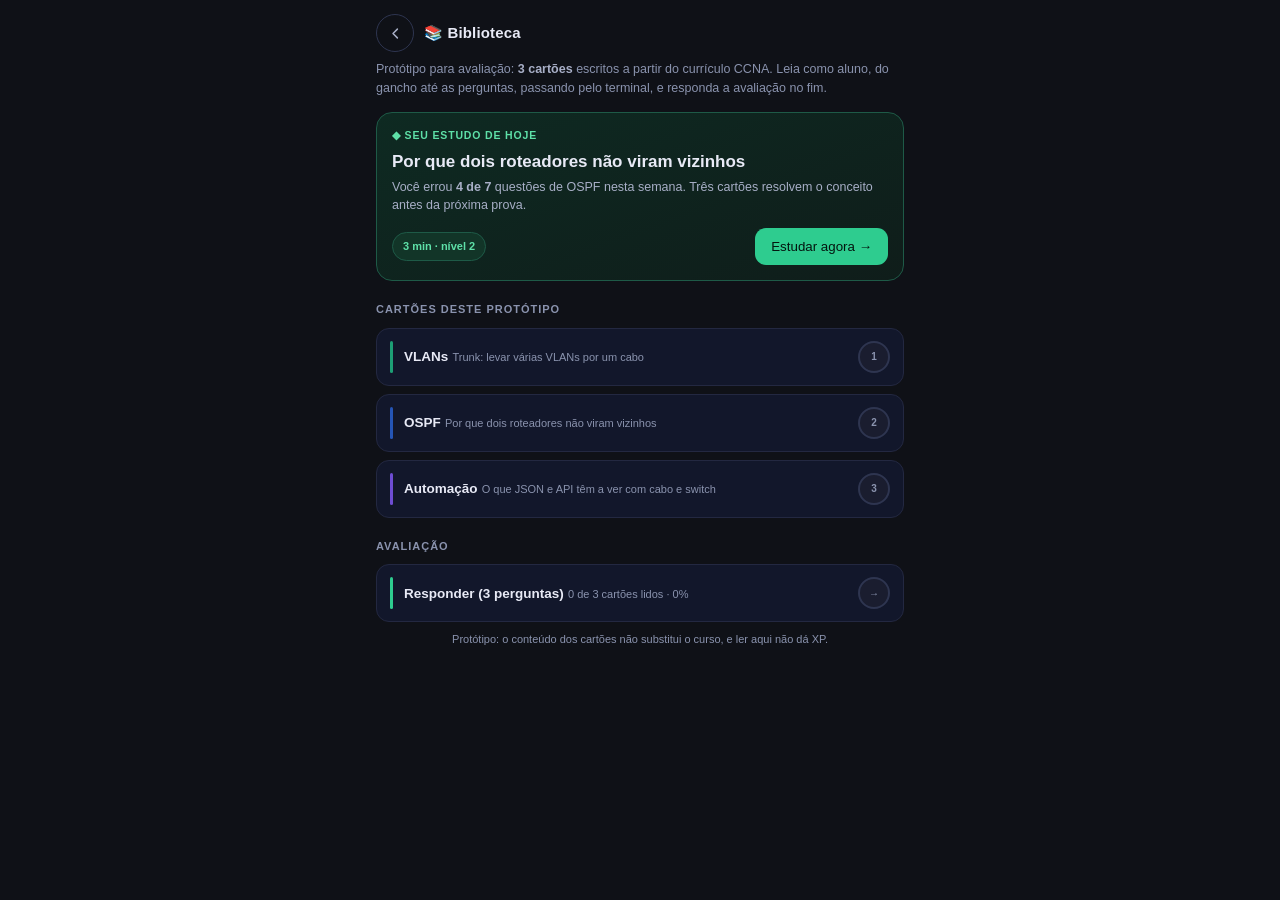
==== commit 10964ef9: "texto: humanizer aplicado nos cartoes, na UI e no README (sem travessao como conectivo, sem nao-e-X-" ====
--- a/docs/biblioteca-demo.html
+++ b/docs/biblioteca-demo.html
@@ -3,7 +3,7 @@
 <head>
 <meta charset="utf-8">
 <meta name="viewport" content="width=device-width, initial-scale=1, viewport-fit=cover">
-<title>SubnetLab — Biblioteca (protótipo para avaliação)</title>
+<title>SubnetLab: Biblioteca (protótipo para avaliação)</title>
 <meta name="theme-color" content="#0F1117">
 <style>
   :root{
@@ -162,18 +162,18 @@
   {
     id: 'vlans-trunk', topico: 'VLANs', cor: '#1D9E75', min: 2,
     titulo: 'Trunk: levar várias VLANs por um cabo',
-    gancho: 'Sem trunk, cada VLAN precisaria de um cabo até o roteador — um prédio com 12 setores viraria 12 cabos.',
-    ideia: 'Um link trunk carrega quadros de várias VLANs ao mesmo tempo e marca cada um com a VLAN de origem. A marcação é o <b>tag 802.1Q</b>, inserido dentro do quadro. Porta de acesso não marca nada: ela já pertence a uma VLAN só. Quem decide se a porta é acesso ou trunk é a configuração, não o cabo.',
+    gancho: 'Sem trunk, cada VLAN precisaria do seu próprio cabo até o roteador. Um prédio com 12 setores teria 12 cabos.',
+    ideia: 'Um link trunk carrega quadros de várias VLANs ao mesmo tempo e marca cada um com a VLAN de origem. A marcação é o <b>tag 802.1Q</b>, inserido dentro do quadro. Porta de acesso não marca nada: ela já pertence a uma VLAN só. O cabo é o mesmo; o que muda é a configuração da porta.',
     analogia: 'Porta de acesso é carta entregue na mão, um destino só. Trunk é o caminhão da transportadora: várias caixas de destinos diferentes no mesmo veículo, cada uma com etiqueta.',
     prova: [
-      '<b>Native VLAN viaja sem tag.</b> Se os dois lados discordam dela, o tráfego cai na VLAN errada e aparece <i>native VLAN mismatch</i> — pegadinha clássica.',
+      '<b>Native VLAN viaja sem tag.</b> Se os dois lados discordam dela, o tráfego cai na VLAN errada e aparece <i>native VLAN mismatch</i>. É a pegadinha clássica.',
       'Trunk não cria VLAN: a VLAN precisa existir nos dois switches.',
       'Por padrão o trunk permite todas as VLANs; restringir é <b>allowed vlan</b>.'
     ],
     term: {
       capa: 'Repare no prompt: `switchport` só é aceito depois de entrar na interface (Switch(config-if)#).',
       linhas: [
-        { p: 'Switch#',            c: 'configure terminal',                     n: 'entra no modo de configuração — o prompt vira Switch(config)#' },
+        { p: 'Switch#',            c: 'configure terminal',                     n: 'entra no modo de configuração: o prompt vira Switch(config)#' },
         { p: 'Switch(config)#',    c: 'interface Gi0/1',                        n: 'escolhe a porta que liga este switch ao outro' },
         { p: 'Switch(config-if)#', c: 'switchport mode trunk',                  n: 'a porta passa a levar várias VLANs no mesmo link' },
         { p: 'Switch(config-if)#', c: 'switchport trunk native vlan 99',        n: 'a VLAN 99 será a única que viaja sem etiqueta' },
@@ -193,27 +193,27 @@
       ]
     },
     quiz: [
-      { q: 'Por que a native VLAN viaja sem tag — e o que quebra se os dois lados discordarem?',
-        a: 'Ela é a VLAN "de casa" do link: o padrão histórico é não marcar. Se os números divergem, o quadro sem tag é lido como outra VLAN — o tráfego vaza para o lugar errado e o switch avisa <i>native VLAN mismatch</i>.' },
+      { q: 'Por que a native VLAN viaja sem tag, e o que quebra se os dois lados discordarem?',
+        a: 'Ela é a VLAN "de casa" do link: o padrão histórico é não marcar. Se os números divergem, o quadro sem tag é lido como outra VLAN. O tráfego vaza para o lugar errado e o switch avisa <i>native VLAN mismatch</i>.' },
       { q: 'O que muda no quadro ao atravessar um trunk, e onde exatamente esse campo entra?',
         a: 'O quadro ganha o tag de 4 bytes do 802.1Q, inserido logo depois do MAC de origem: o campo EtherType passa a 0x8100 e o EtherType original vem depois do tag. O quadro cresce de 1518 para 1522 bytes e o FCS é recalculado.' },
       { q: 'O trunk está de pé, mas a VLAN 30 não passa. Duas causas possíveis?',
-        a: '1) a VLAN 30 não existe no switch (banco de VLANs / VTP); 2) a lista permitida do trunk não inclui a 30 — ou inclui em um lado só. Vale conferir também poda (pruning) e se a porta do outro lado está em access.' }
+        a: '1) a VLAN 30 não existe no switch (banco de VLANs / VTP); 2) a lista permitida do trunk não inclui a 30, ou inclui em um lado só. Vale conferir também poda (pruning) e se a porta do outro lado está em access.' }
     ]
   },
   {
     id: 'ospf-adjacencia', topico: 'OSPF', cor: '#2555B6', min: 3,
     titulo: 'Por que dois roteadores não viram vizinhos',
-    gancho: 'A maioria dos problemas de OSPF não é rota errada — é vizinhança que nunca subiu.',
-    ideia: 'Dois roteadores só formam adjacência se concordarem em quase tudo: mesma <b>área</b>, mesma <b>sub-rede e máscara</b>, mesmos <b>timers</b> (hello 10 s / dead 40 s em Ethernet), mesma <b>autenticação</b> e mesma <b>MTU</b>. Divergiu um item, a sessão fica presa — e o estado travado entrega o motivo. Em rede broadcast ainda existem <b>DR e BDR</b>, eleitos pela maior prioridade e, no empate, pelo maior Router ID. Não há reeleição: um DR novo só aparece se o atual cair.',
-    analogia: 'É uma reunião que só começa com todo mundo de acordo sobre horário, idioma e pauta. Se um chega falando outra língua, a reunião não começa — e ninguém entra na sala.',
+    gancho: 'Na maioria dos casos a rota está certa. O problema é a vizinhança que nunca subiu.',
+    ideia: 'Dois roteadores só formam adjacência se concordarem em quase tudo: mesma <b>área</b>, mesma <b>sub-rede e máscara</b>, mesmos <b>timers</b> (hello 10 s / dead 40 s em Ethernet), mesma <b>autenticação</b> e mesma <b>MTU</b>. Divergiu um item, a sessão fica presa. O estado travado entrega o motivo. Em rede broadcast ainda existem <b>DR e BDR</b>, eleitos pela maior prioridade e, no empate, pelo maior Router ID. Não há reeleição: um DR novo só aparece se o atual cair.',
+    analogia: 'É uma reunião que só começa com todo mundo de acordo sobre horário, idioma e pauta. Se um chega falando outra língua, a reunião não começa e ninguém entra na sala.',
     prova: [
-      'Dois roteadores que não são DR nem BDR ficam em <b>2WAY</b> — e isso é normal, não é falha.',
+      'Dois roteadores que não são DR nem BDR ficam em <b>2WAY</b>. Isso é normal, não é falha.',
       'Preso em <b>EXSTART/EXCHANGE</b>? Quase sempre <b>MTU diferente</b> entre as interfaces.',
       'Hello de um lado 10 s e do outro 30 s: nunca sai do INIT/DOWN.'
     ],
     term: {
-      capa: 'São comandos de leitura: não mudam configuração nenhuma — só mostram o que o protocolo está fazendo.',
+      capa: 'São comandos de leitura: não mudam configuração nenhuma, só mostram o que o protocolo está fazendo.',
       linhas: [
         { p: 'R1#', c: 'show ip ospf neighbor',        n: 'lista os vizinhos e o estado de cada um: FULL, 2WAY, EXSTART…' },
         { p: 'R1#', c: 'show ip ospf interface Gi0/1', n: 'mostra área, hello/dead, tipo de rede e MTU daquela interface' },
@@ -222,7 +222,7 @@
     },
     desafio: {
       meta: 'A adjacência com o vizinho não sobe. Digite os <b>dois comandos de leitura</b>: um mostra o estado dos vizinhos, o outro os parâmetros da interface <b>Gi0/1</b> (hello/dead e MTU).',
-      dica: 'Nenhum dos dois altera nada — são `show`. Um olha os vizinhos, o outro olha a interface. Abreviações aceitas: `sh ip os ne` e `sh ip os int gi0/1`.',
+      dica: 'Nenhum dos dois altera nada: são `show`. Um olha os vizinhos, o outro olha a interface. Abreviações aceitas: `sh ip os ne` e `sh ip os int gi0/1`.',
       resposta: 'show ip ospf neighbor\nshow ip ospf interface Gi0/1',
       exige: [
         { id: 'viz',  txt: 'mostrar os vizinhos (show ip ospf neighbor)', re: /^sh(ow)?\s+ip\s+os(pf)?\s+ne(i(ghbors?)?)?$/i },
@@ -231,9 +231,9 @@
     },
     quiz: [
       { q: 'Liste quatro coisas que precisam bater para a adjacência subir.',
-        a: 'Área, sub-rede/máscara da interface, timers (hello/dead) e autenticação. A quinta, que muita gente esquece: MTU — diferente, a sessão para em EXSTART.' },
+        a: 'Área, sub-rede/máscara da interface, timers (hello/dead) e autenticação. A quinta, que muita gente esquece: MTU. Se for diferente, a sessão para em EXSTART.' },
       { q: 'A sessão está em EXSTART há minutos. Qual é a primeira suspeita?',
-        a: 'MTU diferente entre as duas interfaces. O roteador com MTU menor descarta o DBD maior e a troca nunca avança — confirme com "show ip ospf interface" e "show interface".' },
+        a: 'MTU diferente entre as duas interfaces. O roteador com MTU menor descarta o DBD maior e a troca nunca avança. Confirme com "show ip ospf interface" e "show interface".' },
       { q: 'Por que dois roteadores que não são DR nem BDR não passam de 2WAY?',
         a: 'Em rede broadcast só DR e BDR formam adjacência plena com todo mundo. Dois DROTHERs só trocam hellos: é o estado 2WAY, que significa "nos vimos", não "somos vizinhos".' }
     ]
@@ -241,19 +241,19 @@
   {
     id: 'auto-api-json', topico: 'Automação', cor: '#6E4DD3', min: 3,
     titulo: 'O que JSON e API têm a ver com cabo e switch',
-    gancho: 'Configurar 50 switches à mão é 50 chances de errar a mesma linha — automação existe para isso.',
+    gancho: 'Configurar 50 switches à mão é criar 50 chances de errar a mesma linha. Automação existe para isso.',
     ideia: 'Em vez de digitar comando em cada equipamento, um <b>controlador</b> conversa com todos eles. A conversa tem duas direções: <b>northbound</b> é a API que o seu programa usa para pedir ("aplicar esta política"), <b>southbound</b> é como o controlador fala com o equipamento (CLI, SNMP, NETCONF). Os dados viajam em <b>JSON</b> (chaves aninhadas) ou <b>YAML</b> (indentação, mais legível). API <b>REST</b> usa os verbos HTTP: GET lê, POST cria, PUT/PATCH atualiza, DELETE remove.',
     analogia: 'O controlador é o gerente que recebe o pedido em português (northbound) e distribui a tarefa para cada funcionário no idioma que ele entende (southbound). Você fala uma vez; ele repete 50 vezes sem errar.',
     prova: [
       '<b>Northbound = aplicações; southbound = dispositivos.</b> Trocar os dois é o erro mais comum.',
       '<b>Ansible é sem agente</b> (SSH + playbook YAML); <b>Puppet e Chef usam agente</b>.',
-      'JSON exige chaves e aspas; YAML vive de <b>indentação</b> — um espaço errado quebra o arquivo.'
+      'JSON exige chaves e aspas; YAML depende de <b>indentação</b>: um espaço errado quebra o arquivo.'
     ],
     term: {
       capa: 'O mesmo pedido em JSON (o que a API recebe) e em YAML (o que o humano lê melhor).',
       linhas: [
         { p: 'JSON', c: '{ "interface": "Gi0/1",',    n: 'chave e valor entre aspas, separados por dois-pontos' },
-        { p: '',     c: '  "description": "UPLINK",', n: 'vírgula entre os campos — o último não tem' },
+        { p: '',     c: '  "description": "UPLINK",', n: 'vírgula entre os campos, e nenhuma depois do último' },
         { p: '',     c: '  "enabled": true }',        n: 'verdadeiro/falso vai sem aspas' },
         { p: 'YAML', c: 'interface: Gi0/1',           n: 'a mesma informação, sem chaves e sem aspas' },
         { p: '',     c: 'description: UPLINK',        n: 'dois espaços de indentação marcam o aninhamento' },
@@ -276,7 +276,7 @@
       { q: 'Qual API o seu script chama, e qual o controlador usa para falar com o switch?',
         a: 'O script chama a API northbound (REST, normalmente JSON). O controlador fala com o equipamento pela southbound (NETCONF, SNMP ou CLI).' },
       { q: 'Qual verbo HTTP você usaria para corrigir um campo já existente?',
-        a: 'PATCH, quando quer mudar só aquele campo. PUT troca o recurso inteiro — funciona, mas exige mandar tudo de novo. GET lê, POST cria, DELETE remove.' },
+        a: 'PATCH, quando quer mudar só aquele campo. PUT troca o recurso inteiro e exige mandar tudo de novo. GET lê, POST cria, DELETE remove.' },
       { q: 'Por que "Ansible precisa instalar agente no switch" é falso?',
         a: 'Ansible é agente-less: conecta por SSH (ou WinRM) e executa módulos temporários. Puppet e Chef é que rodam agente no equipamento.' }
     ]
@@ -307,7 +307,7 @@
 
   view.innerHTML = `
     <p class="lead">Protótipo para avaliação: <b>3 cartões</b> escritos a partir do currículo CCNA.
-       Leia como aluno — do gancho até as perguntas, passando pelo terminal — e responda a avaliação no fim.</p>
+       Leia como aluno, do gancho até as perguntas, passando pelo terminal, e responda a avaliação no fim.</p>
 
     <div class="reco">
       <div class="kicker">◆ Seu estudo de hoje</div>
@@ -345,7 +345,7 @@
         <span class="ring" style="background:var(--bg3);color:var(--text3);border:2px solid var(--border2)">→</span>
       </button>
     </div>
-    <p class="note">Protótipo — o conteúdo dos cartões não substitui o curso, e ler aqui não dá XP.</p>`;
+    <p class="note">Protótipo: o conteúdo dos cartões não substitui o curso, e ler aqui não dá XP.</p>`;
 
   view.querySelectorAll('.tcard[data-i]').forEach(b =>
     b.addEventListener('click', () => abrirCard(Number(b.dataset.i))));
@@ -405,7 +405,7 @@
       const v = obj[r.chave];
       const ok = r.booleano ? v === true
         : (typeof v === 'string' && v.trim().toLowerCase() === String(r.valor).toLowerCase());
-      itens.push([ok, ok ? r.txt : `${r.txt} — no seu JSON está ${JSON.stringify(v) ?? 'ausente'}`]);
+      itens.push([ok, ok ? r.txt : `${r.txt}: no seu JSON está ${JSON.stringify(v) ?? 'ausente'}`]);
     });
   } else {
     const linhas = normalizarComandos(entrada);
@@ -420,14 +420,14 @@
         const base = c.desafio.exige.find(x => x.id === r.dentro);
         const iBase = linhas.findIndex(l => base.re.test(l));
         if (iBase < 0 || idx <= iBase) {
-          itens.push([false, `${r.txt} — precisa estar dentro da interface (prompt Switch(config-if)#)`]);
+          itens.push([false, `${r.txt}: precisa estar dentro da interface (prompt Switch(config-if)#)`]);
           usados.add(idx); return;
         }
       }
       if (r.extra === 'vlans') {
         const nums = (linhas[idx].match(/\d+/g) || []).map(Number).sort((a, b) => a - b);
         if (nums.join(',') !== '10,20,99') {
-          itens.push([false, `${r.txt} — você listou ${nums.join(',') || 'nenhuma'}`]);
+          itens.push([false, `${r.txt}: você listou ${nums.join(',') || 'nenhuma'}`]);
           usados.add(idx); return;
         }
       }
@@ -442,7 +442,7 @@
     `<div class="fb-item"><span class="${ok ? 'fb-ok' : 'fb-no'}">${ok ? '✓' : '✗'}</span><span>${txt}</span></div>`
   ).join('')
   + (erros === 0 && cobrar
-      ? '<div class="fb-item fb-ok"><span>✓</span><span>Está certo — é o que o equipamento espera.</span></div>'
+      ? '<div class="fb-item fb-ok"><span>✓</span><span>Está certo: é o que o equipamento espera.</span></div>'
       : '')
   + (!cobrar ? '<div class="fb-item"><span style="color:var(--text3)">i</span><span style="color:var(--text3)">Resposta esperada preenchida para você.</span></div>' : '');
 }
@@ -464,7 +464,7 @@
     <div class="blk"><div class="lbl">Onde a prova cobra</div>
       <ul class="bullets">${c.prova.map(p => `<li>${p}</li>`).join('')}</ul>
     </div>
-    <div class="blk"><div class="lbl">No equipamento — e o que cada linha faz</div>
+    <div class="blk"><div class="lbl">No equipamento, e o que cada linha faz</div>
       ${termHTML(c.term)}
     </div>
 
@@ -496,7 +496,7 @@
       <button class="ghost" id="voltar">← Biblioteca</button>
       <button class="solid" id="proximo">${atual + 1 < CARDS.length ? 'Li este cartão ✓ · próximo' : 'Li este cartão ✓ · avaliar'}</button>
     </div>
-    <p class="note">Ler não dá XP — leitura não é desempenho. O selo de Biblioteca é separado do ranking.</p>`;
+    <p class="note">Ler não dá XP. Leitura não é desempenho, e o selo de Biblioteca fica separado do ranking.</p>`;
 
   view.querySelectorAll('.reveal').forEach(b => b.addEventListener('click', () => {
     const alvo = $('#a' + b.dataset.k);
@@ -588,7 +588,7 @@
     }
 
     const linhas = PERGUNTAS.map(p => `• ${p.t}\n  → ${respostas[p.id]}`).join('\n');
-    const txt = `Avaliação — Biblioteca SubnetLab (protótipo)\n`
+    const txt = `Avaliação da Biblioteca SubnetLab (protótipo)\n`
       + `Cartões lidos: ${lidos().length}/${CARDS.length}\n\n${linhas}`
       + (obs ? `\n\nComentário: ${obs}` : '');
 
@@ -602,7 +602,7 @@
 
     const aviso = $('#aviso');
     $('#copiar').addEventListener('click', async () => {
-      try { await navigator.clipboard.writeText(txt); aviso.textContent = 'Resumo copiado — cole no chat do Caique.'; }
+      try { await navigator.clipboard.writeText(txt); aviso.textContent = 'Resumo copiado. Cole no chat do Caique.'; }
       catch { aviso.textContent = 'Não deu para copiar automaticamente: selecione o texto acima.'; }
     });
     $('#zap').addEventListener('click', () => {
